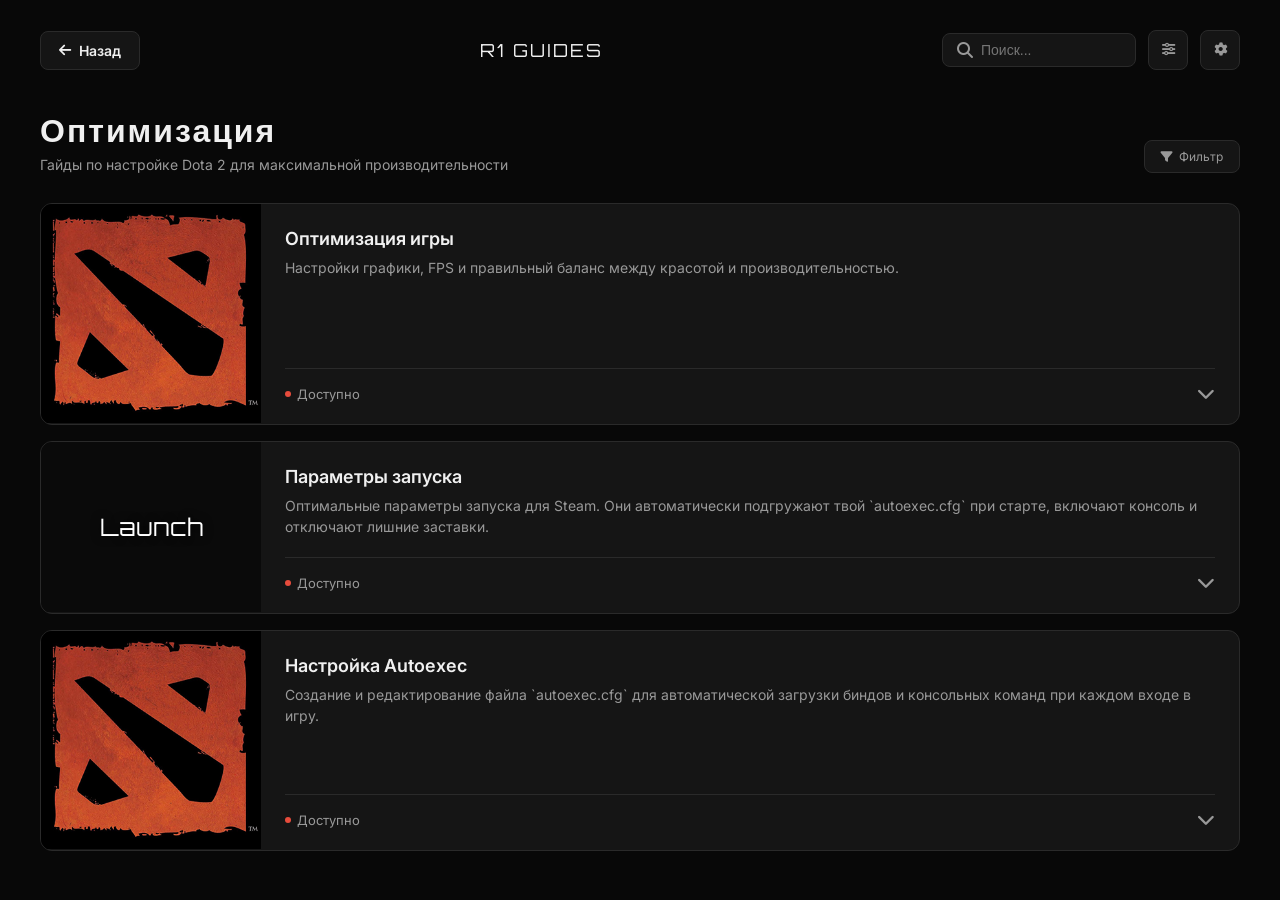
==== dota.html @ 6ef3692e "Update dota.html" ====
<!DOCTYPE html>
<html lang="ru">
<head>
    <meta charset="UTF-8">
    <meta name="viewport" content="width=device-width, initial-scale=1.0">
    <title>R1 — Dota 2 Guides</title>
    <link rel="preconnect" href="https://fonts.googleapis.com">
    <link rel="preconnect" href="https://fonts.gstatic.com" crossorigin>
    <link href="https://fonts.googleapis.com/css2?family=Inter:wght@300;400;500;600;700&family=Orbitron:wght@400;500;600;700;800;900&display=swap" rel="stylesheet">
    <link rel="stylesheet" href="https://cdnjs.cloudflare.com/ajax/libs/font-awesome/6.4.0/css/all.min.css">
    
    <style>
        /* ===== КРАСНО-ЧЕРНАЯ ТЕМА ===== */
        * { margin: 0; padding: 0; box-sizing: border-box; }
        :root {
            --bg-primary: #080808;
            --bg-card: #151515;
            --bg-card-hover: #1f1f1f;
            --border-color: #2a2a2a;
            --border-hover: #e74c3c; /* КРАСНЫЙ */
            --text-primary: #f0f0f0;
            --text-secondary: #999999;
            --accent: #e74c3c;
            --font-primary: 'Inter', sans-serif;
            --font-display: 'Orbitron', sans-serif;
        }

        body {
            font-family: var(--font-primary);
            background-color: var(--bg-primary);
            color: var(--text-primary);
            padding: 30px 40px;
            min-height: 100vh;
        }

        /* ===== ШАПКА СТРАНИЦЫ ===== */
        .page-header {
            display: flex;
            align-items: center;
            justify-content: space-between;
            margin-bottom: 40px;
        }

        .back-btn {
            display: flex; align-items: center; gap: 8px;
            color: var(--text-primary); text-decoration: none;
            font-size: 14px; font-weight: 600; transition: 0.3s;
            background: var(--bg-card); padding: 10px 18px;
            border-radius: 8px; border: 1px solid var(--border-color);
        }
        .back-btn:hover { border-color: var(--accent); color: var(--accent); }

        .header-title {
            font-family: var(--font-display);
            font-size: 18px; letter-spacing: 2px;
            text-transform: uppercase;
        }

        .header-actions {
            display: flex; gap: 12px; align-items: center;
        }

        .search-box {
            display: flex; align-items: center;
            background: var(--bg-card); border: 1px solid var(--border-color);
            border-radius: 8px; padding: 8px 14px;
        }
        .search-box input {
            background: transparent; border: none; outline: none;
            color: var(--text-primary); font-size: 14px; width: 140px;
        }
        .search-box i { color: var(--text-secondary); margin-right: 8px; }

        .header-btn {
            width: 40px; height: 40px; border-radius: 8px;
            background: var(--bg-card); border: 1px solid var(--border-color);
            display: flex; align-items: center; justify-content: center;
            color: var(--text-secondary); cursor: pointer; transition: 0.2s;
        }
        .header-btn:hover { border-color: var(--accent); color: var(--accent); }

        /* ===== ЗАГОЛОВОК СЕКЦИИ ===== */
        .section-hero {
            display: flex; justify-content: space-between; align-items: flex-end;
            margin-bottom: 30px;
        }
        .section-hero h1 {
            font-family: var(--font-display);
            font-size: 32px; letter-spacing: 2px; margin-bottom: 6px;
        }
        .section-hero p { color: var(--text-secondary); font-size: 14px; }
        .filter-btn {
            background: var(--bg-card); border: 1px solid var(--border-color);
            padding: 8px 16px; border-radius: 8px; color: var(--text-secondary);
            font-size: 12px; cursor: pointer; transition: 0.3s;
        }
        .filter-btn:hover { border-color: var(--accent); color: var(--accent); }

        /* ===== СПИСОК КАРТОЧЕК (АККОРДЕОН) ===== */
        .cards-list {
            display: flex;
            flex-direction: column;
            gap: 16px;
            width: 100%;
        }

        .card {
            display: flex;
            flex-direction: column;
            background: var(--bg-card);
            border: 1px solid var(--border-color);
            border-radius: 12px;
            overflow: hidden;
            transition: all 0.3s ease;
            cursor: pointer;
        }
        .card:hover { border-color: var(--border-hover); }

        .card-header {
            display: flex;
            width: 100%;
            flex-direction: row;
            padding: 0;
            position: relative;
            transition: all 0.3s ease;
        }

        .card-img-container {
            width: 220px;
            min-width: 220px;
            height: auto;
            position: relative;
            background: #111;
            display: flex;
            align-items: center;
            justify-content: center;
            overflow: hidden;
        }
        .card-img-container img {
            width: 100%;
            height: 100%;
            object-fit: cover;
        }
        .card-img-container .fallback-icon {
            font-size: 48px;
            color: var(--accent);
            opacity: 0.4;
        }

        .card-body {
            flex: 1;
            padding: 24px 24px 20px 24px;
            display: flex;
            flex-direction: column;
            justify-content: space-between;
        }

        .card-body .content h3 {
            font-size: 18px;
            font-weight: 600;
            color: var(--text-primary);
            margin-bottom: 8px;
        }
        .card-body .content p {
            font-size: 14px;
            color: var(--text-secondary);
            line-height: 1.5;
        }

        .card-footer {
            display: flex;
            justify-content: space-between;
            align-items: center;
            margin-top: 20px;
            border-top: 1px solid var(--border-color);
            padding-top: 16px;
        }
        .card-footer .status {
            font-size: 13px;
            color: var(--text-secondary);
            display: flex; align-items: center; gap: 6px;
        }
        .card-footer .status .dot {
            width: 6px; height: 6px;
            border-radius: 50%;
            background: var(--accent);
        }
        .card-footer .action-icon {
            color: var(--text-secondary);
            transition: 0.3s;
            font-size: 18px;
        }

        /* Скрытый контент */
        .card-dropdown {
            max-height: 0;
            overflow: hidden;
            transition: max-height 0.5s cubic-bezier(0.4, 0, 0.2, 1), padding 0.3s ease;
            padding: 0 24px;
            border-top: 1px solid transparent;
        }

        .card-dropdown-content {
            font-size: 14px;
            color: var(--text-secondary);
            line-height: 1.6;
            padding-bottom: 20px;
        }
        .card-dropdown-content b { color: var(--text-primary); }
        .card-dropdown-content .highlight { color: var(--accent); }

        .download-btn {
            display: inline-flex;
            align-items: center;
            gap: 10px;
            background: #1a1a1a;
            color: var(--text-primary);
            padding: 12px 24px;
            border: 1px solid var(--border-hover);
            border-radius: 8px;
            text-decoration: none;
            font-weight: 600;
            transition: 0.3s;
            margin-top: 15px;
            margin-bottom: 15px;
        }
        .download-btn:hover {
            background: var(--border-hover);
            color: #fff;
            transform: translateY(-2px);
            box-shadow: 0 4px 15px rgba(231, 76, 60, 0.3);
        }

        .card.open { border-color: var(--border-hover); box-shadow: 0 8px 30px rgba(231, 76, 60, 0.15); }
        .card.open .card-footer .action-icon { transform: rotate(180deg); color: var(--accent); }
        .card.open .card-dropdown {
            max-height: 800px;
            padding: 0 24px 10px 24px;
            border-top-color: var(--border-color);
        }

        @media (max-width: 900px) {
            .card-header { flex-direction: column; }
            .card-img-container { width: 100%; min-width: 100%; height: 160px; }
            .header-title { order: -1; width: 100%; text-align: center; margin-bottom: 10px; }
            .page-header { flex-wrap: wrap; gap: 10px; justify-content: center; }
            .section-hero { flex-direction: column; align-items: flex-start; gap: 10px; }
        }
        @media (max-width: 768px) {
            body { padding: 20px; }
            .header-actions { width: 100%; justify-content: space-between; flex-wrap: wrap; }
            .search-box input { width: 100px; }
        }
    </style>
</head>
<body>

    <div class="page-header">
        <a href="index.html" class="back-btn"><i class="fas fa-arrow-left"></i> Назад</a>
        <div class="header-title">R1 GUIDES</div>
        <div class="header-actions">
            <div class="search-box">
                <i class="fas fa-search"></i>
                <input type="text" placeholder="Поиск...">
            </div>
            <button class="header-btn"><i class="fas fa-sliders-h"></i></button>
            <button class="header-btn"><i class="fas fa-cog"></i></button>
        </div>
    </div>

    <div class="section-hero">
        <div>
            <h1>Оптимизация</h1>
            <p>Гайды по настройке Dota 2 для максимальной производительности</p>
        </div>
        <div class="filter-btn"><i class="fas fa-filter" style="margin-right: 6px;"></i>Фильтр</div>
    </div>

    <div class="cards-list">

        <!-- ===== КАРТОЧКА 1: Оптимизация игры (С ФОТО И ШУТКОЙ) ===== -->
        <div class="card" onclick="toggleCard(event, this)">
            <div class="card-header">
                <div class="card-img-container">
                    <img src="dota.jpg" alt="Optimization" onerror="this.style.display='none'; this.parentElement.innerHTML='&lt;i class=&quot;fas fa-sliders-h fallback-icon&quot;&gt;&lt;/i&gt;';">
                </div>
                <div class="card-body">
                    <div class="content">
                        <h3>Оптимизация игры</h3>
                        <p>Настройки графики, FPS и правильный баланс между красотой и производительностью.</p>
                    </div>
                    <div class="card-footer">
                        <div class="status"><span class="dot"></span> Доступно</div>
                        <i class="fas fa-chevron-down action-icon"></i>
                    </div>
                </div>
            </div>
            <div class="card-dropdown">
                <div class="card-dropdown-content">
                    <p style="margin-bottom: 15px;">
                        <span class="highlight">Золотая середина:</span> Выкручивать всё на максимум — для слабых ПК, а ставить на минимум — жертвовать глазами. 
                        <br>Вот максимально человечный пресет, который не превратит твой экран в слайд-шоу, а врагов — в пиксели.
                    </p>

                    <!-- Место для твоего скриншота -->
                    <div style="background: #0f0f0f; border: 1px solid var(--border-color); border-radius: 8px; padding: 10px; margin-bottom: 20px; text-align: center;">
                        <img src="dota_settings.jpg" alt="Настройки Dota 2" style="max-width: 100%; height: auto; border-radius: 4px;">
                        <div style="margin-top: 8px; font-size: 12px; color: var(--text-muted);">Идеальный баланс картинки и FPS для 90% игроков.</div>
                    </div>

                    <b>Шутка от R1:</b><br>
                    <span style="color: var(--text-secondary); font-style: italic;">
                        "Если после всех этих манипуляций FPS не вырос — проверь, не забился ли кулер твоего компа пылью. 
                        А если и там чисто, значит Dota 2 просто решила, что твой ПК пытается запустить Crysis 3. 
                        Вбей <span class="highlight">fps_max 0</span> и надейся на чудо."
                    </span>
                    <br><br>
                    <b>На всякий случай, команда для консоли:</b>
                    <div class="code-box">
                        <span>fps_max 0</span>
                        <button class="copy-btn" onclick="copyCode(event)">Копировать</button>
                    </div>
                </div>
            </div>
        </div>

        <!-- ===== КАРТОЧКА 2: Параметры запуска ===== -->
        <div class="card" onclick="toggleCard(event, this)">
            <div class="card-header">
                <div class="card-img-container" style="background: #0a0a0a; display: flex; justify-content: center; align-items: center;">
                    <div style="font-family: var(--font-display); font-size: 24px; color: #fff; text-shadow: 0 0 10px rgba(0,0,0,0.8);">Launch</div>
                </div>
                <div class="card-body">
                    <div class="content">
                        <h3>Параметры запуска</h3>
                        <p>Оптимальные параметры запуска для Steam. Они автоматически подгружают твой `autoexec.cfg` при старте, включают консоль и отключают лишние заставки.</p>
                    </div>
                    <div class="card-footer">
                        <div class="status"><span class="dot"></span> Доступно</div>
                        <i class="fas fa-chevron-down action-icon"></i>
                    </div>
                </div>
            </div>
            <div class="card-dropdown">
                <div class="card-dropdown-content">
                    <b>Как добавить параметры запуска в Steam:</b><br>
                    Зайди в библиотеку Steam -> ПКМ по Dota 2 -> Свойства -> <b>"Параметры запуска"</b>.<br>
                    Вставь туда эту строку (она сама подтянет твой конфиг и откроет консоль при старте):
                    <div class="code-box">
                        <span>
                        +exec autoexec.cfg -language russian -novr -dx11 -nohltv -noaafonts -processheap -noborder -novid -console -map dota -prewarm
                        </span>
                        <button class="copy-btn" onclick="copyCode(event)">Копировать</button>
                    </div>
                    <div style="margin-top: 15px;">
                        <b>Что делают ключевые команды:</b><br>
                        • <span class="highlight">+exec autoexec.cfg</span> — сразу выполняет скачанный тобой файл при запуске игры.<br>
                        • <span class="highlight">-console</span> — открывает консоль сразу при входе в игру.<br>
                        • <span class="highlight">-noborder</span> — запускает игру в безрамочном окне (меньше задержек).<br>
                        • <span class="highlight">-novid</span> и <span class="highlight">-nohltv</span> — отключают вступительные ролики и фоновую загрузку HLTV.
                    </div>
                </div>
            </div>
        </div>

        <!-- ===== КАРТОЧКА 3: Настройка Autoexec ===== -->
        <div class="card" onclick="toggleCard(event, this)">
            <div class="card-header">
                <div class="card-img-container">
                    <img src="dota.jpg" alt="Autoexec" onerror="this.style.display='none'; this.parentElement.innerHTML='&lt;i class=&quot;fas fa-file-code fallback-icon&quot;&gt;&lt;/i&gt;';">
                </div>
                <div class="card-body">
                    <div class="content">
                        <h3>Настройка Autoexec</h3>
                        <p>Создание и редактирование файла `autoexec.cfg` для автоматической загрузки биндов и консольных команд при каждом входе в игру.</p>
                    </div>
                    <div class="card-footer">
                        <div class="status"><span class="dot"></span> Доступно</div>
                        <i class="fas fa-chevron-down action-icon"></i>
                    </div>
                </div>
            </div>
            <div class="card-dropdown">
                <div class="card-dropdown-content">
                    <b>1. Где находится папка cfg:</b><br>
                    Открой папку с игрой по пути (внутри папки Steam):<br>
                    <span style="color: #888; font-size: 14px;">\dota 2 beta\game\dota\cfg</span><br><br>
                    
                    <b>2. Скачай готовый пресет:</b><br>
                    Нажми на кнопку ниже, чтобы скачать готовый файл `autoexec.cfg` с полным набором команд для максимального FPS и оптимизации.
                    <br>
                    <a href="autoexec.cfg" download class="download-btn">
                        <i class="fas fa-download"></i> Скачать autoexec.cfg
                    </a>
                    <br>

                    <b>3. Как заставить игру читать файл:</b><br>
                    Добавь в параметры запуска Steam команду: <span class="highlight">-autoexec</span> (но у нас в параметрах выше уже есть <span class="highlight">+exec autoexec.cfg</span>, это одно и то же).<br>
                    Или открой консоль в игре и введи: <span class="highlight">exec autoexec.cfg</span>
                </div>
            </div>
        </div>

    </div>

    <script>
        function toggleCard(event, element) {
            if (event.target.closest('.card-dropdown') || event.target.classList.contains('copy-btn')) {
                return;
            }
            element.classList.toggle('open');
        }

        function copyCode(event) {
            event.stopPropagation();
            const codeBox = event.target.parentElement;
            const codeSpan = codeBox.querySelector('span');
            const textToCopy = codeSpan.innerText;
            
            navigator.clipboard.writeText(textToCopy).then(() => {
                const btn = event.target;
                const originalText = btn.innerText;
                btn.innerText = "СКОПИРОВАНО!";
                btn.style.borderColor = "#e74c3c";
                btn.style.color = "#e74c3c";
                setTimeout(() => {
                    btn.innerText = originalText;
                    btn.style.borderColor = "#2a2a2a";
                    btn.style.color = "#999999";
                }, 2000);
            });
        }
    </script>
</body>
</html>
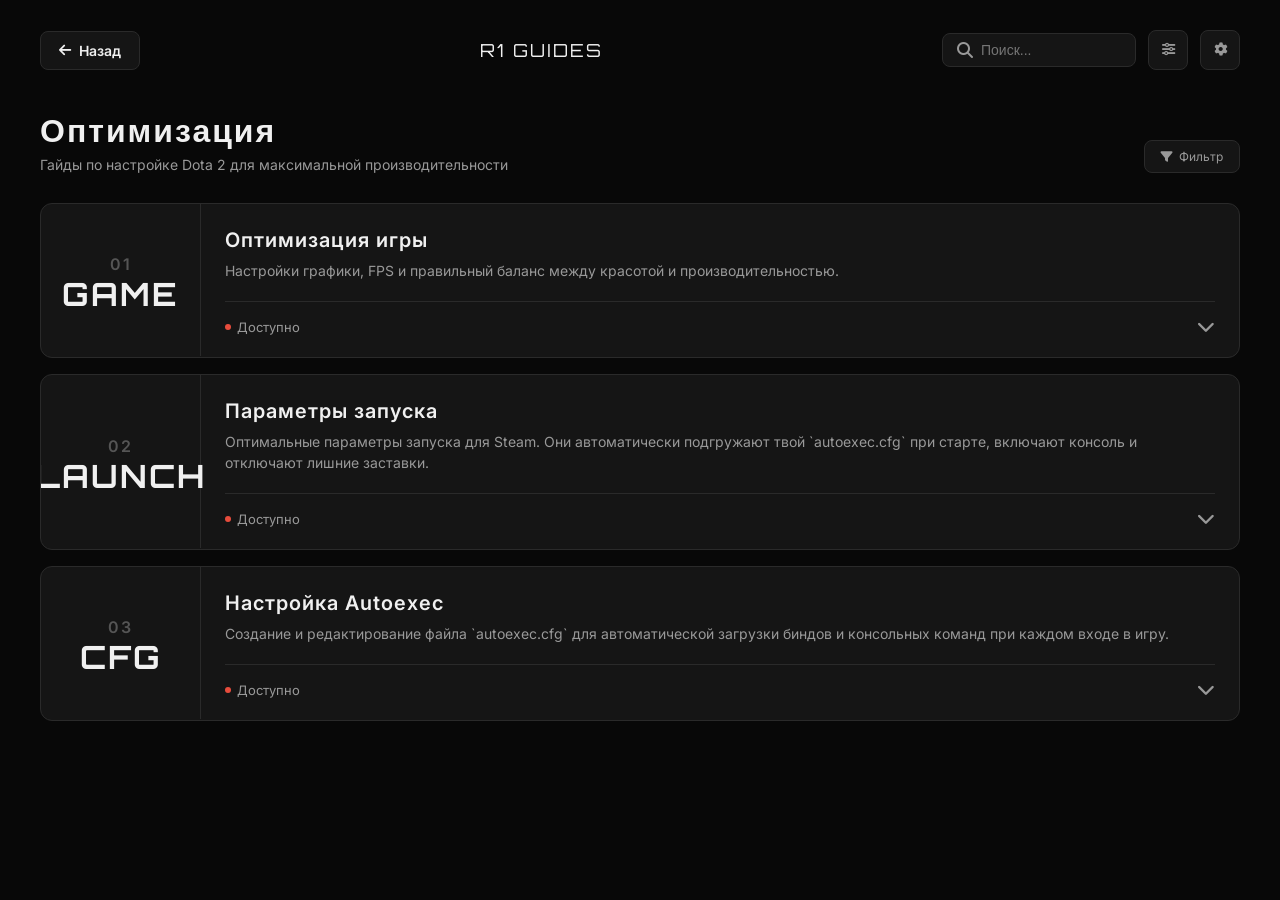
==== commit 852983fc: "Update dota.html" ====
--- a/dota.html
+++ b/dota.html
@@ -17,9 +17,10 @@
             --bg-card: #151515;
             --bg-card-hover: #1f1f1f;
             --border-color: #2a2a2a;
-            --border-hover: #e74c3c; /* КРАСНЫЙ */
+            --border-hover: #e74c3c;
             --text-primary: #f0f0f0;
             --text-secondary: #999999;
+            --text-muted: #555555;
             --accent: #e74c3c;
             --font-primary: 'Inter', sans-serif;
             --font-display: 'Orbitron', sans-serif;
@@ -96,7 +97,7 @@
         }
         .filter-btn:hover { border-color: var(--accent); color: var(--accent); }
 
-        /* ===== СПИСОК КАРТОЧЕК (АККОРДЕОН) ===== */
+        /* ===== ОБНОВЛЕННЫЙ СПИСОК (С НУМЕРАЦИЕЙ 01, 02, 03) ===== */
         .cards-list {
             display: flex;
             flex-direction: column;
@@ -116,57 +117,63 @@
         }
         .card:hover { border-color: var(--border-hover); }
 
+        /* Внутренняя структура: слева номер, справа текст */
         .card-header {
             display: flex;
             width: 100%;
-            flex-direction: row;
             padding: 0;
-            position: relative;
-            transition: all 0.3s ease;
-        }
-
-        .card-img-container {
-            width: 220px;
-            min-width: 220px;
-            height: auto;
-            position: relative;
-            background: #111;
-            display: flex;
+        }
+
+        /* Левая колонка с цифрами */
+        .card-number-col {
+            flex: 0 0 160px; /* Жесткая ширина колонки */
+            min-width: 120px;
+            padding: 24px 10px 20px;
+            display: flex;
+            flex-direction: column;
             align-items: center;
             justify-content: center;
-            overflow: hidden;
-        }
-        .card-img-container img {
-            width: 100%;
-            height: 100%;
-            object-fit: cover;
-        }
-        .card-img-container .fallback-icon {
-            font-size: 48px;
-            color: var(--accent);
-            opacity: 0.4;
-        }
-
-        .card-body {
+            border-right: 1px solid var(--border-color);
+        }
+        .card-number-small {
+            font-size: 16px;
+            color: var(--text-muted);
+            font-weight: 600;
+            margin-bottom: 4px;
+            letter-spacing: 2px;
+        }
+        .card-label-large {
+            font-family: var(--font-display);
+            font-size: 32px;
+            font-weight: 700;
+            color: var(--text-primary);
+            letter-spacing: 2px;
+            text-transform: uppercase;
+            line-height: 1;
+        }
+
+        /* Правая колонка с контентом */
+        .card-content-col {
             flex: 1;
             padding: 24px 24px 20px 24px;
             display: flex;
             flex-direction: column;
-            justify-content: space-between;
-        }
-
-        .card-body .content h3 {
-            font-size: 18px;
+        }
+
+        .card-content-col h3 {
+            font-size: 20px;
             font-weight: 600;
             color: var(--text-primary);
             margin-bottom: 8px;
-        }
-        .card-body .content p {
+            letter-spacing: 1px;
+        }
+        .card-content-col p {
             font-size: 14px;
             color: var(--text-secondary);
             line-height: 1.5;
         }
 
+        /* Подвал карточки (статус и стрелка) */
         .card-footer {
             display: flex;
             justify-content: space-between;
@@ -239,17 +246,36 @@
             border-top-color: var(--border-color);
         }
 
+        /* ===== АДАПТИВНОСТЬ ===== */
         @media (max-width: 900px) {
-            .card-header { flex-direction: column; }
-            .card-img-container { width: 100%; min-width: 100%; height: 160px; }
+            .page-header { flex-wrap: wrap; gap: 10px; justify-content: center; }
             .header-title { order: -1; width: 100%; text-align: center; margin-bottom: 10px; }
-            .page-header { flex-wrap: wrap; gap: 10px; justify-content: center; }
             .section-hero { flex-direction: column; align-items: flex-start; gap: 10px; }
-        }
-        @media (max-width: 768px) {
+            .card-number-col {
+                flex: 0 0 100px; /* Уменьшаем колонку на планшете */
+            }
+            .card-label-large { font-size: 24px; }
+        }
+
+        @media (max-width: 700px) {
             body { padding: 20px; }
             .header-actions { width: 100%; justify-content: space-between; flex-wrap: wrap; }
             .search-box input { width: 100px; }
+            
+            /* На телефоне колонка с цифрами переносится наверх */
+            .card-header { flex-direction: column; }
+            .card-number-col {
+                flex: auto;
+                width: 100%;
+                border-right: none;
+                border-bottom: 1px solid var(--border-color);
+                padding: 15px 15px 10px;
+                flex-direction: row;
+                gap: 12px;
+                justify-content: flex-start;
+            }
+            .card-number-small { font-size: 14px; margin: 0; }
+            .card-label-large { font-size: 20px; }
         }
     </style>
 </head>
@@ -278,17 +304,16 @@
 
     <div class="cards-list">
 
-        <!-- ===== КАРТОЧКА 1: Оптимизация игры (С ФОТО И ШУТКОЙ) ===== -->
+        <!-- ===== 01 GAME: Оптимизация игры ===== -->
         <div class="card" onclick="toggleCard(event, this)">
             <div class="card-header">
-                <div class="card-img-container">
-                    <img src="dota.jpg" alt="Optimization" onerror="this.style.display='none'; this.parentElement.innerHTML='&lt;i class=&quot;fas fa-sliders-h fallback-icon&quot;&gt;&lt;/i&gt;';">
-                </div>
-                <div class="card-body">
-                    <div class="content">
-                        <h3>Оптимизация игры</h3>
-                        <p>Настройки графики, FPS и правильный баланс между красотой и производительностью.</p>
-                    </div>
+                <div class="card-number-col">
+                    <div class="card-number-small">01</div>
+                    <div class="card-label-large">GAME</div>
+                </div>
+                <div class="card-content-col">
+                    <h3>Оптимизация игры</h3>
+                    <p>Настройки графики, FPS и правильный баланс между красотой и производительностью.</p>
                     <div class="card-footer">
                         <div class="status"><span class="dot"></span> Доступно</div>
                         <i class="fas fa-chevron-down action-icon"></i>
@@ -302,7 +327,6 @@
                         <br>Вот максимально человечный пресет, который не превратит твой экран в слайд-шоу, а врагов — в пиксели.
                     </p>
 
-                    <!-- Место для твоего скриншота -->
                     <div style="background: #0f0f0f; border: 1px solid var(--border-color); border-radius: 8px; padding: 10px; margin-bottom: 20px; text-align: center;">
                         <img src="dota_settings.jpg" alt="Настройки Dota 2" style="max-width: 100%; height: auto; border-radius: 4px;">
                         <div style="margin-top: 8px; font-size: 12px; color: var(--text-muted);">Идеальный баланс картинки и FPS для 90% игроков.</div>
@@ -316,25 +340,24 @@
                     </span>
                     <br><br>
                     <b>На всякий случай, команда для консоли:</b>
-                    <div class="code-box">
+                    <div class="code-box" style="background: #0e0e0e; border: 1px solid var(--border-color); padding: 15px; margin: 15px 0; display: flex; justify-content: space-between; align-items: center;">
                         <span>fps_max 0</span>
-                        <button class="copy-btn" onclick="copyCode(event)">Копировать</button>
+                        <button class="copy-btn" style="background: transparent; border: 1px solid var(--border-color); color: var(--text-secondary); padding: 4px 12px; cursor: pointer; font-size: 11px; transition: 0.2s; text-transform: uppercase;" onclick="copyCode(event)">Копировать</button>
                     </div>
                 </div>
             </div>
         </div>
 
-        <!-- ===== КАРТОЧКА 2: Параметры запуска ===== -->
+        <!-- ===== 02 LAUNCH: Параметры запуска ===== -->
         <div class="card" onclick="toggleCard(event, this)">
             <div class="card-header">
-                <div class="card-img-container" style="background: #0a0a0a; display: flex; justify-content: center; align-items: center;">
-                    <div style="font-family: var(--font-display); font-size: 24px; color: #fff; text-shadow: 0 0 10px rgba(0,0,0,0.8);">Launch</div>
-                </div>
-                <div class="card-body">
-                    <div class="content">
-                        <h3>Параметры запуска</h3>
-                        <p>Оптимальные параметры запуска для Steam. Они автоматически подгружают твой `autoexec.cfg` при старте, включают консоль и отключают лишние заставки.</p>
-                    </div>
+                <div class="card-number-col">
+                    <div class="card-number-small">02</div>
+                    <div class="card-label-large">LAUNCH</div>
+                </div>
+                <div class="card-content-col">
+                    <h3>Параметры запуска</h3>
+                    <p>Оптимальные параметры запуска для Steam. Они автоматически подгружают твой `autoexec.cfg` при старте, включают консоль и отключают лишние заставки.</p>
                     <div class="card-footer">
                         <div class="status"><span class="dot"></span> Доступно</div>
                         <i class="fas fa-chevron-down action-icon"></i>
@@ -345,35 +368,31 @@
                 <div class="card-dropdown-content">
                     <b>Как добавить параметры запуска в Steam:</b><br>
                     Зайди в библиотеку Steam -> ПКМ по Dota 2 -> Свойства -> <b>"Параметры запуска"</b>.<br>
-                    Вставь туда эту строку (она сама подтянет твой конфиг и откроет консоль при старте):
-                    <div class="code-box">
-                        <span>
-                        +exec autoexec.cfg -language russian -novr -dx11 -nohltv -noaafonts -processheap -noborder -novid -console -map dota -prewarm
-                        </span>
-                        <button class="copy-btn" onclick="copyCode(event)">Копировать</button>
+                    Вставь туда эту строку:
+                    <div class="code-box" style="background: #0e0e0e; border: 1px solid var(--border-color); padding: 15px; margin: 15px 0; display: flex; justify-content: space-between; align-items: center;">
+                        <span>+exec autoexec.cfg -language russian -novr -dx11 -nohltv -noaafonts -processheap -noborder -novid -console -map dota -prewarm</span>
+                        <button class="copy-btn" style="background: transparent; border: 1px solid var(--border-color); color: var(--text-secondary); padding: 4px 12px; cursor: pointer; font-size: 11px; transition: 0.2s; text-transform: uppercase;" onclick="copyCode(event)">Копировать</button>
                     </div>
                     <div style="margin-top: 15px;">
-                        <b>Что делают ключевые команды:</b><br>
-                        • <span class="highlight">+exec autoexec.cfg</span> — сразу выполняет скачанный тобой файл при запуске игры.<br>
+                        <b>Ключевые команды:</b><br>
+                        • <span class="highlight">+exec autoexec.cfg</span> — выполняет твой файл при старте игры.<br>
                         • <span class="highlight">-console</span> — открывает консоль сразу при входе в игру.<br>
-                        • <span class="highlight">-noborder</span> — запускает игру в безрамочном окне (меньше задержек).<br>
-                        • <span class="highlight">-novid</span> и <span class="highlight">-nohltv</span> — отключают вступительные ролики и фоновую загрузку HLTV.
+                        • <span class="highlight">-noborder</span> — запускает игру в безрамочном окне (меньше задержек).
                     </div>
                 </div>
             </div>
         </div>
 
-        <!-- ===== КАРТОЧКА 3: Настройка Autoexec ===== -->
+        <!-- ===== 03 CFG: Настройка Autoexec ===== -->
         <div class="card" onclick="toggleCard(event, this)">
             <div class="card-header">
-                <div class="card-img-container">
-                    <img src="dota.jpg" alt="Autoexec" onerror="this.style.display='none'; this.parentElement.innerHTML='&lt;i class=&quot;fas fa-file-code fallback-icon&quot;&gt;&lt;/i&gt;';">
-                </div>
-                <div class="card-body">
-                    <div class="content">
-                        <h3>Настройка Autoexec</h3>
-                        <p>Создание и редактирование файла `autoexec.cfg` для автоматической загрузки биндов и консольных команд при каждом входе в игру.</p>
-                    </div>
+                <div class="card-number-col">
+                    <div class="card-number-small">03</div>
+                    <div class="card-label-large">CFG</div>
+                </div>
+                <div class="card-content-col">
+                    <h3>Настройка Autoexec</h3>
+                    <p>Создание и редактирование файла `autoexec.cfg` для автоматической загрузки биндов и консольных команд при каждом входе в игру.</p>
                     <div class="card-footer">
                         <div class="status"><span class="dot"></span> Доступно</div>
                         <i class="fas fa-chevron-down action-icon"></i>
@@ -387,7 +406,7 @@
                     <span style="color: #888; font-size: 14px;">\dota 2 beta\game\dota\cfg</span><br><br>
                     
                     <b>2. Скачай готовый пресет:</b><br>
-                    Нажми на кнопку ниже, чтобы скачать готовый файл `autoexec.cfg` с полным набором команд для максимального FPS и оптимизации.
+                    Нажми на кнопку ниже, чтобы скачать готовый файл `autoexec.cfg` с полным набором команд.
                     <br>
                     <a href="autoexec.cfg" download class="download-btn">
                         <i class="fas fa-download"></i> Скачать autoexec.cfg
@@ -395,7 +414,7 @@
                     <br>
 
                     <b>3. Как заставить игру читать файл:</b><br>
-                    Добавь в параметры запуска Steam команду: <span class="highlight">-autoexec</span> (но у нас в параметрах выше уже есть <span class="highlight">+exec autoexec.cfg</span>, это одно и то же).<br>
+                    Добавь в параметры запуска Steam команду: <span class="highlight">-autoexec</span> (но у нас в параметрах выше уже есть <span class="highlight">+exec autoexec.cfg</span>).<br>
                     Или открой консоль в игре и введи: <span class="highlight">exec autoexec.cfg</span>
                 </div>
             </div>
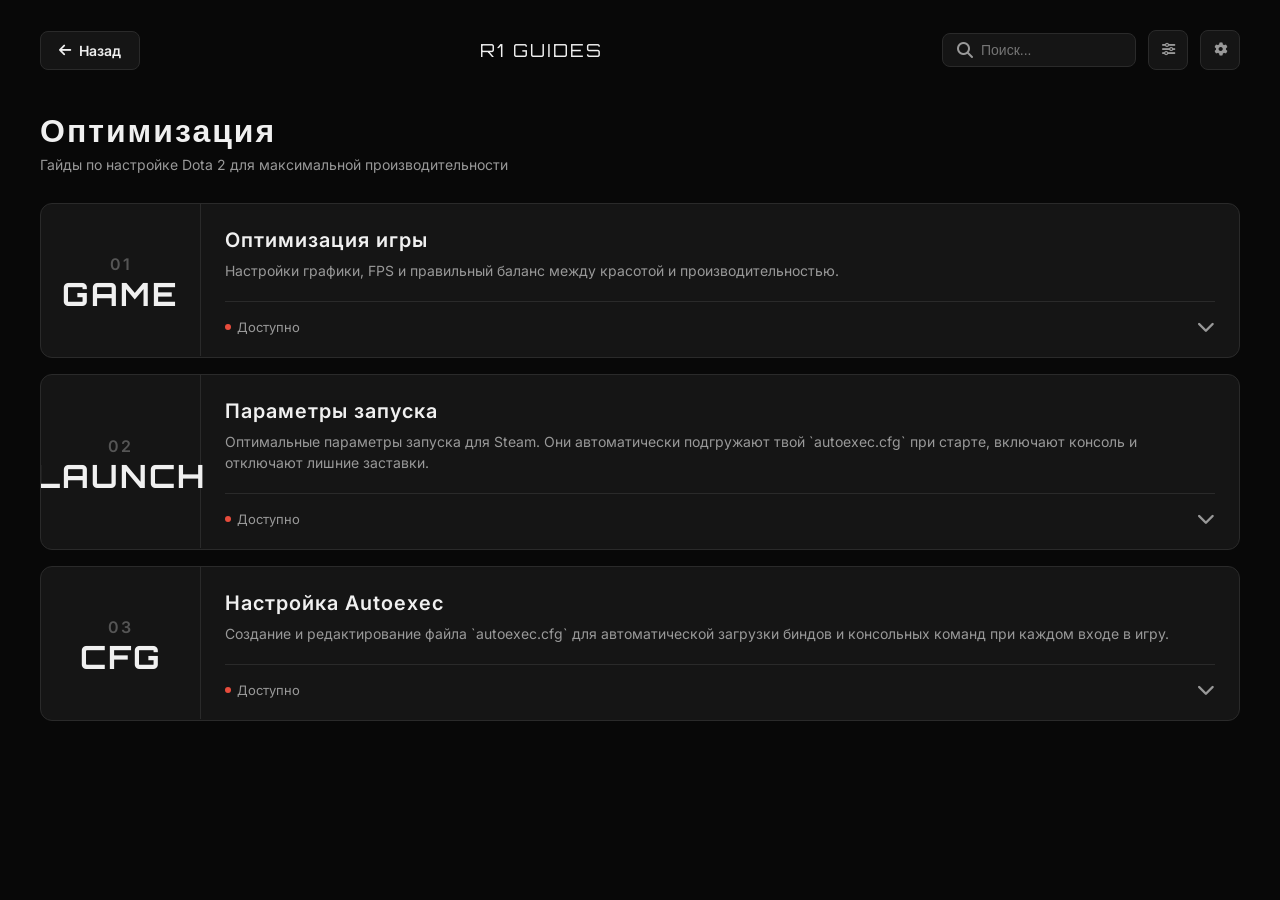
==== commit e507da36: "Update dota.html" ====
--- a/dota.html
+++ b/dota.html
@@ -80,9 +80,11 @@
         }
         .header-btn:hover { border-color: var(--accent); color: var(--accent); }
 
-        /* ===== ЗАГОЛОВОК СЕКЦИИ ===== */
+        /* ===== ЗАГОЛОВОК СЕКЦИИ (УБРАН ФИЛЬТР) ===== */
         .section-hero {
-            display: flex; justify-content: space-between; align-items: flex-end;
+            display: flex;
+            flex-direction: column;
+            align-items: flex-start;
             margin-bottom: 30px;
         }
         .section-hero h1 {
@@ -90,12 +92,6 @@
             font-size: 32px; letter-spacing: 2px; margin-bottom: 6px;
         }
         .section-hero p { color: var(--text-secondary); font-size: 14px; }
-        .filter-btn {
-            background: var(--bg-card); border: 1px solid var(--border-color);
-            padding: 8px 16px; border-radius: 8px; color: var(--text-secondary);
-            font-size: 12px; cursor: pointer; transition: 0.3s;
-        }
-        .filter-btn:hover { border-color: var(--accent); color: var(--accent); }
 
         /* ===== ОБНОВЛЕННЫЙ СПИСОК (С НУМЕРАЦИЕЙ 01, 02, 03) ===== */
         .cards-list {
@@ -117,16 +113,14 @@
         }
         .card:hover { border-color: var(--border-hover); }
 
-        /* Внутренняя структура: слева номер, справа текст */
         .card-header {
             display: flex;
             width: 100%;
             padding: 0;
         }
 
-        /* Левая колонка с цифрами */
         .card-number-col {
-            flex: 0 0 160px; /* Жесткая ширина колонки */
+            flex: 0 0 160px;
             min-width: 120px;
             padding: 24px 10px 20px;
             display: flex;
@@ -152,7 +146,6 @@
             line-height: 1;
         }
 
-        /* Правая колонка с контентом */
         .card-content-col {
             flex: 1;
             padding: 24px 24px 20px 24px;
@@ -173,7 +166,6 @@
             line-height: 1.5;
         }
 
-        /* Подвал карточки (статус и стрелка) */
         .card-footer {
             display: flex;
             justify-content: space-between;
@@ -198,7 +190,6 @@
             font-size: 18px;
         }
 
-        /* Скрытый контент */
         .card-dropdown {
             max-height: 0;
             overflow: hidden;
@@ -246,14 +237,11 @@
             border-top-color: var(--border-color);
         }
 
-        /* ===== АДАПТИВНОСТЬ ===== */
         @media (max-width: 900px) {
             .page-header { flex-wrap: wrap; gap: 10px; justify-content: center; }
             .header-title { order: -1; width: 100%; text-align: center; margin-bottom: 10px; }
             .section-hero { flex-direction: column; align-items: flex-start; gap: 10px; }
-            .card-number-col {
-                flex: 0 0 100px; /* Уменьшаем колонку на планшете */
-            }
+            .card-number-col { flex: 0 0 100px; }
             .card-label-large { font-size: 24px; }
         }
 
@@ -262,7 +250,6 @@
             .header-actions { width: 100%; justify-content: space-between; flex-wrap: wrap; }
             .search-box input { width: 100px; }
             
-            /* На телефоне колонка с цифрами переносится наверх */
             .card-header { flex-direction: column; }
             .card-number-col {
                 flex: auto;
@@ -299,7 +286,6 @@
             <h1>Оптимизация</h1>
             <p>Гайды по настройке Dota 2 для максимальной производительности</p>
         </div>
-        <div class="filter-btn"><i class="fas fa-filter" style="margin-right: 6px;"></i>Фильтр</div>
     </div>
 
     <div class="cards-list">
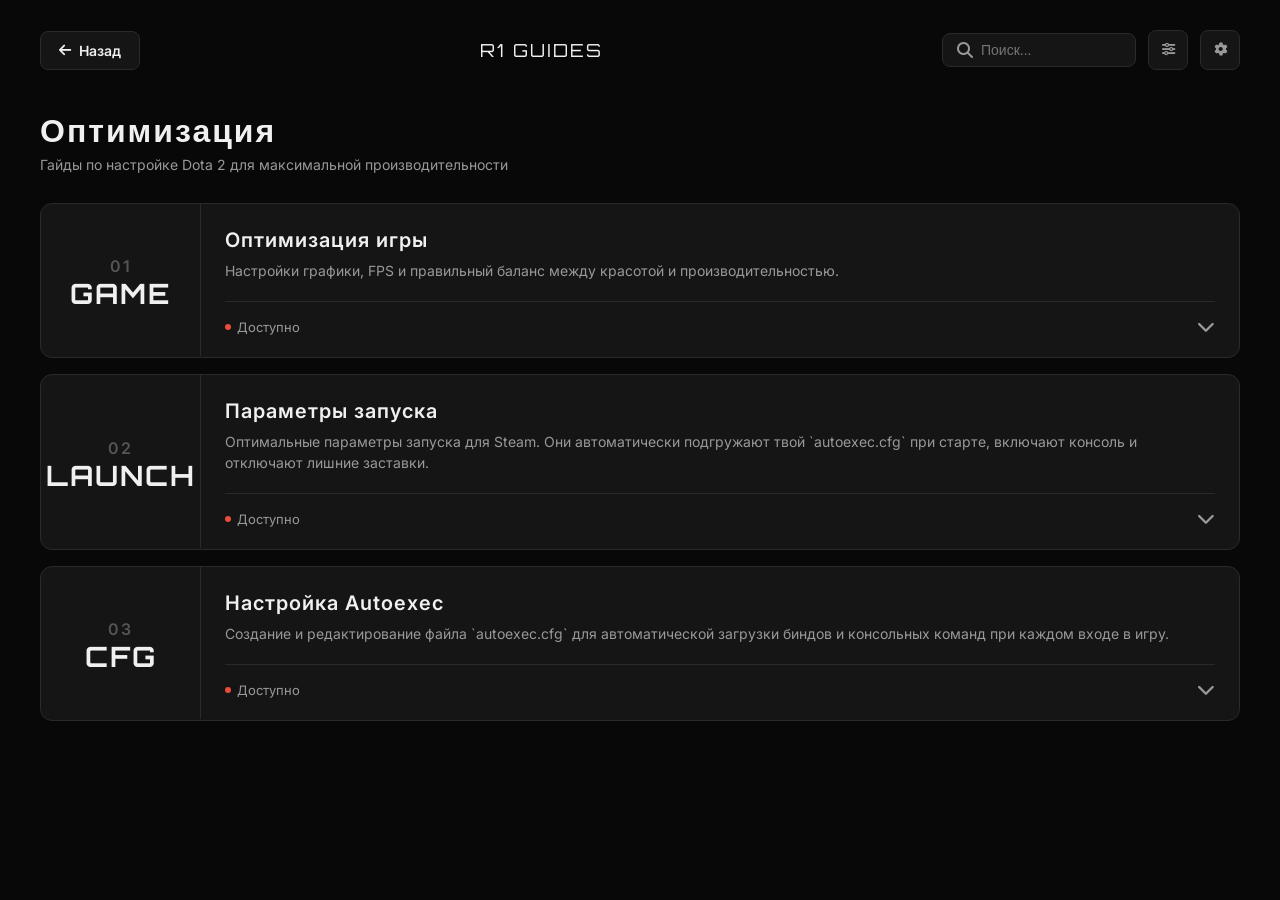
==== commit 5d23953a: "Update dota.html" ====
--- a/dota.html
+++ b/dota.html
@@ -136,9 +136,11 @@
             margin-bottom: 4px;
             letter-spacing: 2px;
         }
+        
+        /* ===== УМЕНЬШИЛИ РАЗМЕР ИКОНОК ===== */
         .card-label-large {
             font-family: var(--font-display);
-            font-size: 32px;
+            font-size: 28px; /* Было 32px, уменьшили до 28px */
             font-weight: 700;
             color: var(--text-primary);
             letter-spacing: 2px;
@@ -242,7 +244,7 @@
             .header-title { order: -1; width: 100%; text-align: center; margin-bottom: 10px; }
             .section-hero { flex-direction: column; align-items: flex-start; gap: 10px; }
             .card-number-col { flex: 0 0 100px; }
-            .card-label-large { font-size: 24px; }
+            .card-label-large { font-size: 20px; } /* Было 24px */
         }
 
         @media (max-width: 700px) {
@@ -262,7 +264,7 @@
                 justify-content: flex-start;
             }
             .card-number-small { font-size: 14px; margin: 0; }
-            .card-label-large { font-size: 20px; }
+            .card-label-large { font-size: 18px; } /* Было 20px */
         }
     </style>
 </head>
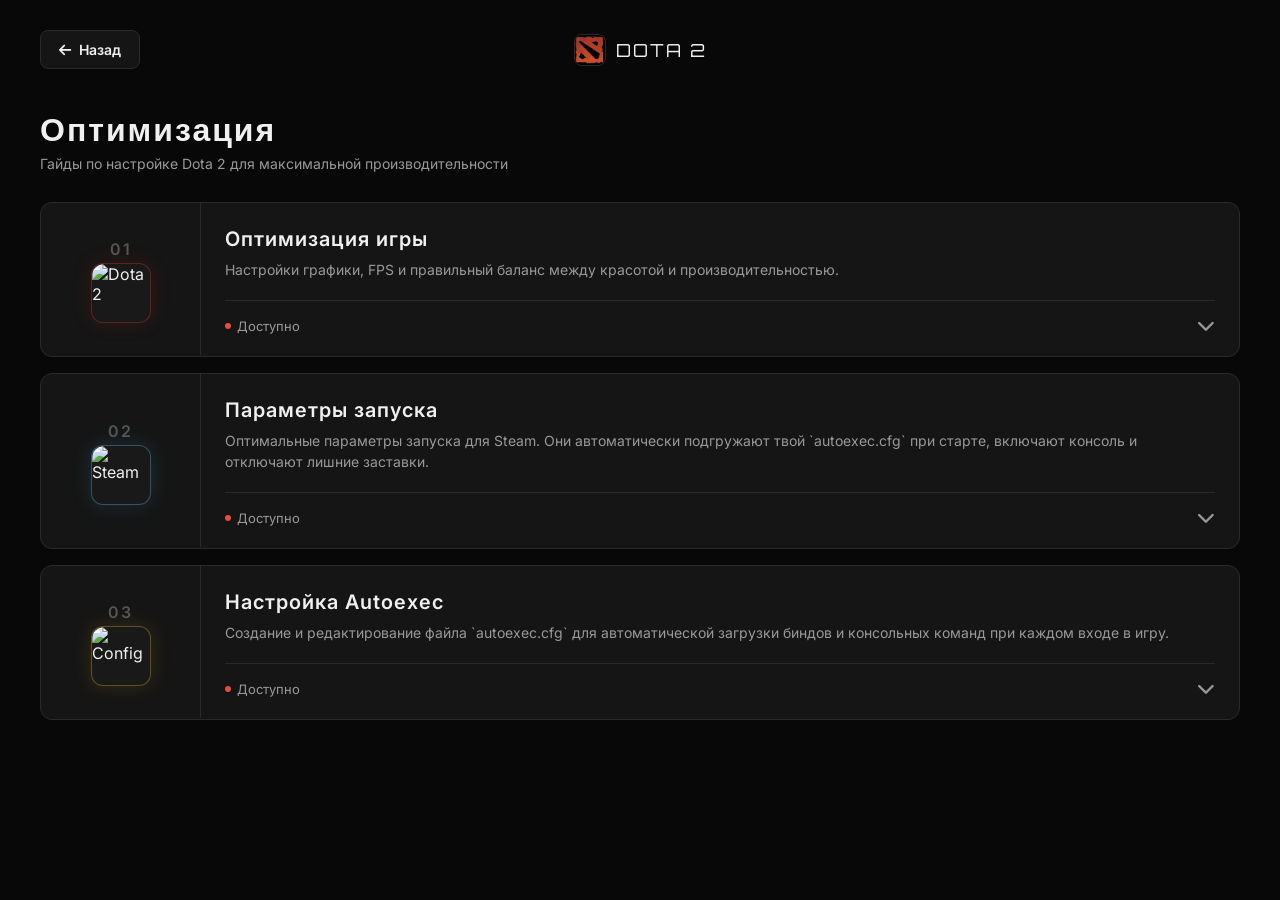
==== commit a5e3f798: "Update dota.html" ====
--- a/dota.html
+++ b/dota.html
@@ -36,11 +36,13 @@
 
         /* ===== ШАПКА СТРАНИЦЫ ===== */
         .page-header {
-            display: flex;
+            display: grid;
+            grid-template-columns: 1fr auto 1fr;
             align-items: center;
-            justify-content: space-between;
             margin-bottom: 40px;
         }
+        .page-header .back-btn { justify-self: start; }
+        .page-header .header-title { justify-self: center; }
 
         .back-btn {
             display: flex; align-items: center; gap: 8px;
@@ -52,9 +54,14 @@
         .back-btn:hover { border-color: var(--accent); color: var(--accent); }
 
         .header-title {
+            display: flex; align-items: center; gap: 10px;
             font-family: var(--font-display);
             font-size: 18px; letter-spacing: 2px;
             text-transform: uppercase;
+        }
+        .header-title img {
+            width: 32px; height: 32px; border-radius: 8px;
+            object-fit: cover; border: 1px solid var(--border-color);
         }
 
         .header-actions {
@@ -80,7 +87,7 @@
         }
         .header-btn:hover { border-color: var(--accent); color: var(--accent); }
 
-        /* ===== ЗАГОЛОВОК СЕКЦИИ (УБРАН ФИЛЬТР) ===== */
+        /* ===== ЗАГОЛОВОК СЕКЦИИ ===== */
         .section-hero {
             display: flex;
             flex-direction: column;
@@ -93,7 +100,7 @@
         }
         .section-hero p { color: var(--text-secondary); font-size: 14px; }
 
-        /* ===== ОБНОВЛЕННЫЙ СПИСОК (С НУМЕРАЦИЕЙ 01, 02, 03) ===== */
+        /* ===== СПИСОК КАРТОЧЕК ===== */
         .cards-list {
             display: flex;
             flex-direction: column;
@@ -137,16 +144,39 @@
             letter-spacing: 2px;
         }
         
-        /* ===== УМЕНЬШИЛИ РАЗМЕР ИКОНОК ===== */
         .card-label-large {
             font-family: var(--font-display);
-            font-size: 28px; /* Было 32px, уменьшили до 28px */
+            font-size: 28px;
             font-weight: 700;
             color: var(--text-primary);
             letter-spacing: 2px;
             text-transform: uppercase;
             line-height: 1;
         }
+        .card-label-icon {
+            width: 60px; height: 60px;
+            display: flex; align-items: center; justify-content: center;
+            border-radius: 12px; border: 1px solid var(--border-color);
+            background: rgba(255,255,255,0.02);
+            transition: all 0.3s ease;
+        }
+        .card-label-icon img { width: 100%; height: 100%; object-fit: cover; border-radius: 12px; }
+        .card-label-icon i { font-size: 28px; color: var(--text-primary); }
+
+        .card-label-icon.icon-dota {
+            border-color: rgba(227, 55, 39, 0.35);
+            box-shadow: 0 0 20px rgba(227, 55, 39, 0.15);
+        }
+        .card-label-icon.icon-steam {
+            border-color: rgba(102, 192, 244, 0.35);
+            box-shadow: 0 0 20px rgba(102, 192, 244, 0.15);
+        }
+        .card-label-icon.icon-steam i { color: #66c0f4; }
+        .card-label-icon.icon-cfg {
+            border-color: rgba(240, 180, 41, 0.35);
+            box-shadow: 0 0 20px rgba(240, 180, 41, 0.15);
+        }
+        .card-label-icon.icon-cfg i { color: #f0b429; }
 
         .card-content-col {
             flex: 1;
@@ -231,6 +261,31 @@
             box-shadow: 0 4px 15px rgba(231, 76, 60, 0.3);
         }
 
+        .code-box {
+            background: #0e0e0e;
+            border: 1px solid var(--border-color);
+            padding: 15px;
+            margin: 15px 0;
+            display: flex;
+            justify-content: space-between;
+            align-items: center;
+        }
+
+        .copy-btn {
+            background: transparent;
+            border: 1px solid var(--border-color);
+            color: var(--text-secondary);
+            padding: 4px 12px;
+            cursor: pointer;
+            font-size: 11px;
+            transition: 0.2s;
+            text-transform: uppercase;
+        }
+        .copy-btn:hover {
+            border-color: var(--accent);
+            color: var(--accent);
+        }
+
         .card.open { border-color: var(--border-hover); box-shadow: 0 8px 30px rgba(231, 76, 60, 0.15); }
         .card.open .card-footer .action-icon { transform: rotate(180deg); color: var(--accent); }
         .card.open .card-dropdown {
@@ -244,7 +299,7 @@
             .header-title { order: -1; width: 100%; text-align: center; margin-bottom: 10px; }
             .section-hero { flex-direction: column; align-items: flex-start; gap: 10px; }
             .card-number-col { flex: 0 0 100px; }
-            .card-label-large { font-size: 20px; } /* Было 24px */
+            .card-label-large { font-size: 20px; }
         }
 
         @media (max-width: 700px) {
@@ -264,7 +319,7 @@
                 justify-content: flex-start;
             }
             .card-number-small { font-size: 14px; margin: 0; }
-            .card-label-large { font-size: 18px; } /* Было 20px */
+            .card-label-large { font-size: 18px; }
         }
     </style>
 </head>
@@ -272,15 +327,7 @@
 
     <div class="page-header">
         <a href="index.html" class="back-btn"><i class="fas fa-arrow-left"></i> Назад</a>
-        <div class="header-title">R1 GUIDES</div>
-        <div class="header-actions">
-            <div class="search-box">
-                <i class="fas fa-search"></i>
-                <input type="text" placeholder="Поиск...">
-            </div>
-            <button class="header-btn"><i class="fas fa-sliders-h"></i></button>
-            <button class="header-btn"><i class="fas fa-cog"></i></button>
-        </div>
+        <div class="header-title"><img src="dota.jpg" alt="Dota 2"> DOTA 2</div>
     </div>
 
     <div class="section-hero">
@@ -297,7 +344,7 @@
             <div class="card-header">
                 <div class="card-number-col">
                     <div class="card-number-small">01</div>
-                    <div class="card-label-large">GAME</div>
+                    <div class="card-label-icon icon-dota"><img src="dota2.png" alt="Dota 2"></div>
                 </div>
                 <div class="card-content-col">
                     <h3>Оптимизация игры</h3>
@@ -311,27 +358,19 @@
             <div class="card-dropdown">
                 <div class="card-dropdown-content">
                     <p style="margin-bottom: 15px;">
-                        <span class="highlight">Золотая середина:</span> Выкручивать всё на максимум — для слабых ПК, а ставить на минимум — жертвовать глазами. 
-                        <br>Вот максимально человечный пресет, который не превратит твой экран в слайд-шоу, а врагов — в пиксели.
+                        Данный пресет не является универсальным, но подходит многим пользователям.
                     </p>
 
                     <div style="background: #0f0f0f; border: 1px solid var(--border-color); border-radius: 8px; padding: 10px; margin-bottom: 20px; text-align: center;">
                         <img src="dota_settings.jpg" alt="Настройки Dota 2" style="max-width: 100%; height: auto; border-radius: 4px;">
-                        <div style="margin-top: 8px; font-size: 12px; color: var(--text-muted);">Идеальный баланс картинки и FPS для 90% игроков.</div>
-                    </div>
-
-                    <b>Шутка от R1:</b><br>
-                    <span style="color: var(--text-secondary); font-style: italic;">
-                        "Если после всех этих манипуляций FPS не вырос — проверь, не забился ли кулер твоего компа пылью. 
-                        А если и там чисто, значит Dota 2 просто решила, что твой ПК пытается запустить Crysis 3. 
-                        Вбей <span class="highlight">fps_max 0</span> и надейся на чудо."
-                    </span>
-                    <br><br>
-                    <b>На всякий случай, команда для консоли:</b>
-                    <div class="code-box" style="background: #0e0e0e; border: 1px solid var(--border-color); padding: 15px; margin: 15px 0; display: flex; justify-content: space-between; align-items: center;">
-                        <span>fps_max 0</span>
-                        <button class="copy-btn" style="background: transparent; border: 1px solid var(--border-color); color: var(--text-secondary); padding: 4px 12px; cursor: pointer; font-size: 11px; transition: 0.2s; text-transform: uppercase;" onclick="copyCode(event)">Копировать</button>
-                    </div>
+                        <div style="margin-top: 8px; font-size: 12px; color: var(--text-muted);">Пример настроек для баланса картинки и FPS.</div>
+                    </div>
+
+                    <div style="background: rgba(231, 76, 60, 0.05); border-left: 3px solid var(--accent); padding: 12px 16px; margin: 15px 0; border-radius: 0 6px 6px 0;">
+                        <strong style="color: var(--text-primary);">Если у тебя AMD:</strong><br>
+                        <span style="color: var(--text-secondary);">Попробуй включить Vulkan — первые несколько запусков возможны кратковременные фризы, пока компилируются шейдеры, это нормально и проходит само.</span>
+                    </div>
+
                 </div>
             </div>
         </div>
@@ -341,7 +380,7 @@
             <div class="card-header">
                 <div class="card-number-col">
                     <div class="card-number-small">02</div>
-                    <div class="card-label-large">LAUNCH</div>
+                    <div class="card-label-icon icon-steam"><img src="steam.png" alt="Steam"></div>
                 </div>
                 <div class="card-content-col">
                     <h3>Параметры запуска</h3>
@@ -357,15 +396,15 @@
                     <b>Как добавить параметры запуска в Steam:</b><br>
                     Зайди в библиотеку Steam -> ПКМ по Dota 2 -> Свойства -> <b>"Параметры запуска"</b>.<br>
                     Вставь туда эту строку:
-                    <div class="code-box" style="background: #0e0e0e; border: 1px solid var(--border-color); padding: 15px; margin: 15px 0; display: flex; justify-content: space-between; align-items: center;">
+                    <div class="code-box">
                         <span>+exec autoexec.cfg -language russian -novr -dx11 -nohltv -noaafonts -processheap -noborder -novid -console -map dota -prewarm</span>
-                        <button class="copy-btn" style="background: transparent; border: 1px solid var(--border-color); color: var(--text-secondary); padding: 4px 12px; cursor: pointer; font-size: 11px; transition: 0.2s; text-transform: uppercase;" onclick="copyCode(event)">Копировать</button>
+                        <button class="copy-btn" onclick="copyCode(event)">Копировать</button>
                     </div>
                     <div style="margin-top: 15px;">
                         <b>Ключевые команды:</b><br>
                         • <span class="highlight">+exec autoexec.cfg</span> — выполняет твой файл при старте игры.<br>
                         • <span class="highlight">-console</span> — открывает консоль сразу при входе в игру.<br>
-                        • <span class="highlight">-noborder</span> — запускает игру в безрамочном окне (меньше задержек).
+                        • <span class="highlight">-noborder</span> — запускает игру в безрамочном окне (быстрый alt-tab без сворачивания игры).
                     </div>
                 </div>
             </div>
@@ -376,7 +415,7 @@
             <div class="card-header">
                 <div class="card-number-col">
                     <div class="card-number-small">03</div>
-                    <div class="card-label-large">CFG</div>
+                    <div class="card-label-icon icon-cfg"><img src="dock.png" alt="Config"></div>
                 </div>
                 <div class="card-content-col">
                     <h3>Настройка Autoexec</h3>
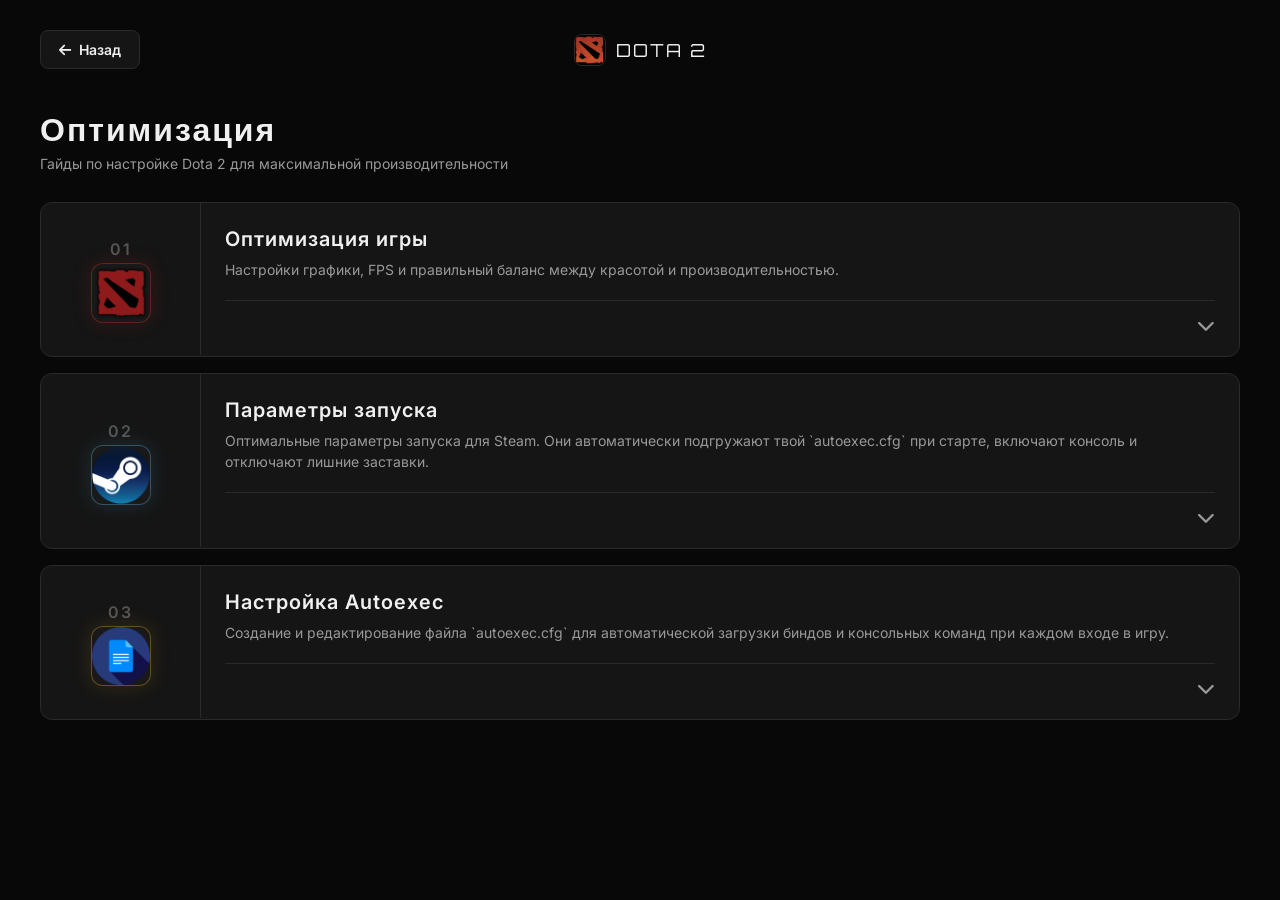
==== commit 18bd4575: "Update dota.html" ====
--- a/dota.html
+++ b/dota.html
@@ -200,7 +200,7 @@
 
         .card-footer {
             display: flex;
-            justify-content: space-between;
+            justify-content: flex-end;
             align-items: center;
             margin-top: 20px;
             border-top: 1px solid var(--border-color);
@@ -350,7 +350,6 @@
                     <h3>Оптимизация игры</h3>
                     <p>Настройки графики, FPS и правильный баланс между красотой и производительностью.</p>
                     <div class="card-footer">
-                        <div class="status"><span class="dot"></span> Доступно</div>
                         <i class="fas fa-chevron-down action-icon"></i>
                     </div>
                 </div>
@@ -386,7 +385,6 @@
                     <h3>Параметры запуска</h3>
                     <p>Оптимальные параметры запуска для Steam. Они автоматически подгружают твой `autoexec.cfg` при старте, включают консоль и отключают лишние заставки.</p>
                     <div class="card-footer">
-                        <div class="status"><span class="dot"></span> Доступно</div>
                         <i class="fas fa-chevron-down action-icon"></i>
                     </div>
                 </div>
@@ -421,7 +419,6 @@
                     <h3>Настройка Autoexec</h3>
                     <p>Создание и редактирование файла `autoexec.cfg` для автоматической загрузки биндов и консольных команд при каждом входе в игру.</p>
                     <div class="card-footer">
-                        <div class="status"><span class="dot"></span> Доступно</div>
                         <i class="fas fa-chevron-down action-icon"></i>
                     </div>
                 </div>
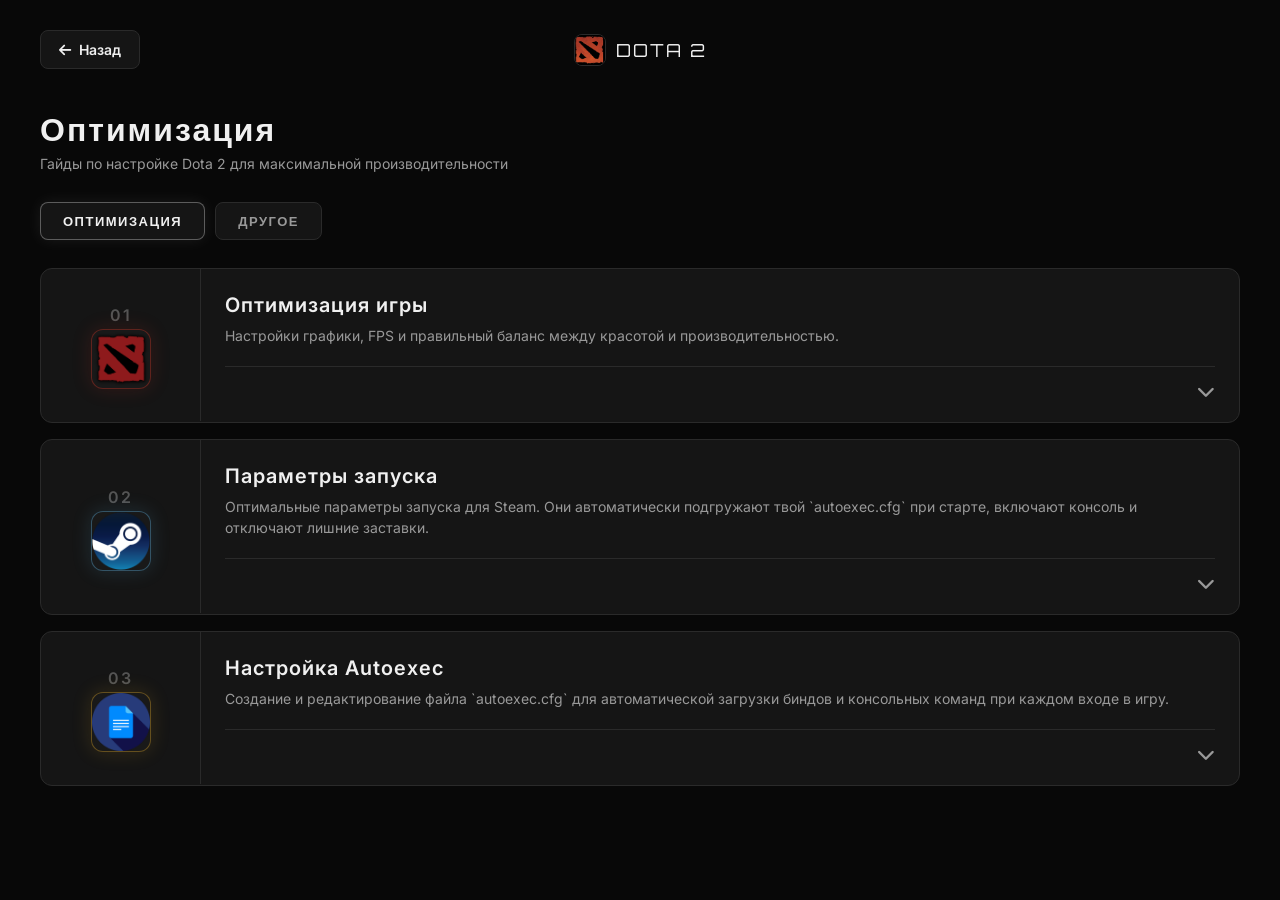
==== commit 0f1f6356: "Update dota.html" ====
--- a/dota.html
+++ b/dota.html
@@ -198,6 +198,27 @@
             line-height: 1.5;
         }
 
+        .tab-switcher {
+            display: flex; gap: 10px; margin-bottom: 28px;
+        }
+        .tab-btn {
+            font-family: var(--font-display);
+            font-size: 13px; font-weight: 700; letter-spacing: 1.5px; text-transform: uppercase;
+            color: var(--text-secondary); background: var(--bg-card);
+            border: 1px solid var(--border-color); border-radius: 8px;
+            padding: 10px 22px; cursor: pointer; transition: all 0.3s ease;
+        }
+        .tab-btn:hover { color: var(--text-primary); border-color: var(--border-hover); }
+        .tab-btn.active {
+            color: var(--text-primary); border-color: rgba(255,255,255,0.3);
+            box-shadow: 0 0 16px rgba(255,255,255,0.08);
+        }
+        .empty-state {
+            padding: 60px 20px; text-align: center;
+            color: var(--text-muted); font-size: 14px;
+            border: 1px dashed var(--border-color); border-radius: 12px;
+        }
+
         .card-footer {
             display: flex;
             justify-content: flex-end;
@@ -332,12 +353,17 @@
 
     <div class="section-hero">
         <div>
-            <h1>Оптимизация</h1>
-            <p>Гайды по настройке Dota 2 для максимальной производительности</p>
+            <h1 id="hero-title">Оптимизация</h1>
+            <p id="hero-subtitle">Гайды по настройке Dota 2 для максимальной производительности</p>
         </div>
     </div>
 
-    <div class="cards-list">
+    <div class="tab-switcher">
+        <button class="tab-btn active" onclick="switchTab('optimization', this)">Оптимизация</button>
+        <button class="tab-btn" onclick="switchTab('other', this)">Другое</button>
+    </div>
+
+    <div class="cards-list tab-panel active" id="panel-optimization">
 
         <!-- ===== 01 GAME: Оптимизация игры ===== -->
         <div class="card" onclick="toggleCard(event, this)">
@@ -446,7 +472,208 @@
 
     </div>
 
+    <div class="cards-list tab-panel" id="panel-other" style="display:none;">
+
+        <!-- ===== 01: Денай правым кликом ===== -->
+        <div class="card" onclick="toggleCard(event, this)">
+            <div class="card-header">
+                <div class="card-number-col">
+                    <div class="card-number-small">01</div>
+                    <div class="card-label-large" style="font-size: 18px;">DENY</div>
+                </div>
+                <div class="card-content-col">
+                    <h3>Денай крипов правым кликом</h3>
+                    <p>Убирает необходимость зажимать force-attack — денай крипа можно сделать обычным правым кликом.</p>
+                    <div class="card-footer">
+                        <i class="fas fa-chevron-down action-icon"></i>
+                    </div>
+                </div>
+            </div>
+            <div class="card-dropdown">
+                <div class="card-dropdown-content">
+                    <p style="margin-bottom: 15px;">Вбей в консоль или добавь в <span class="highlight">autoexec.cfg</span>:</p>
+                    <div class="code-box">
+                        <span>dota_force_right_click_attack 1</span>
+                        <button class="copy-btn" onclick="copyCode(event)">Копировать</button>
+                    </div>
+                </div>
+            </div>
+        </div>
+
+        <!-- ===== 02: Размер рун на мини-карте ===== -->
+        <div class="card" onclick="toggleCard(event, this)">
+            <div class="card-header">
+                <div class="card-number-col">
+                    <div class="card-number-small">02</div>
+                    <div class="card-label-large" style="font-size: 16px;">RUNE</div>
+                </div>
+                <div class="card-content-col">
+                    <h3>Размер рун на мини-карте</h3>
+                    <p>Увеличивает иконки рун на мини-карте — проще заметить их появление боковым зрением, не всматриваясь.</p>
+                    <div class="card-footer">
+                        <i class="fas fa-chevron-down action-icon"></i>
+                    </div>
+                </div>
+            </div>
+            <div class="card-dropdown">
+                <div class="card-dropdown-content">
+                    <p style="margin-bottom: 15px;">Стандартное значение небольшое (в районе 500). Пример увеличенного размера:</p>
+                    <div class="code-box">
+                        <span>dota_minimap_rune_size 750</span>
+                        <button class="copy-btn" onclick="copyCode(event)">Копировать</button>
+                    </div>
+                    <div style="margin-top: 15px; font-size: 13px; color: var(--text-muted);">
+                        Можешь подставить своё число вместо 750 — чем больше, тем крупнее иконки рун.
+                    </div>
+                </div>
+            </div>
+        </div>
+
+        <!-- ===== 03: Мгновенное обновление HP-бара ===== -->
+        <div class="card" onclick="toggleCard(event, this)">
+            <div class="card-header">
+                <div class="card-number-col">
+                    <div class="card-number-small">03</div>
+                    <div class="card-label-large" style="font-size: 16px;">HP BAR</div>
+                </div>
+                <div class="card-content-col">
+                    <h3>Мгновенное обновление HP-бара</h3>
+                    <p>Убирает плавное "доедание" полоски здоровья после урона — бар обновляется сразу, без задержки.</p>
+                    <div class="card-footer">
+                        <i class="fas fa-chevron-down action-icon"></i>
+                    </div>
+                </div>
+            </div>
+            <div class="card-dropdown">
+                <div class="card-dropdown-content">
+                    <p style="margin-bottom: 15px;">Вбей в консоль или добавь в <span class="highlight">autoexec.cfg</span>:</p>
+                    <div class="code-box">
+                        <span>dota_health_hurt_decay_time_max 0</span>
+                        <button class="copy-btn" onclick="copyCode(event)">Копировать</button>
+                    </div>
+                </div>
+            </div>
+        </div>
+
+        <!-- ===== 04: Цвета союзников и врагов (с превью) ===== -->
+        <div class="card" onclick="toggleCard(event, this)">
+            <div class="card-header">
+                <div class="card-number-col">
+                    <div class="card-number-small">04</div>
+                    <div class="card-label-large" style="font-size: 16px;">COLOR</div>
+                </div>
+                <div class="card-content-col">
+                    <h3>Цвета союзников и врагов</h3>
+                    <p>Свой RGB-цвет для команд — юниты, статы и хп-бары перекрашиваются под выбранный цвет.</p>
+                    <div class="card-footer">
+                        <i class="fas fa-chevron-down action-icon"></i>
+                    </div>
+                </div>
+            </div>
+            <div class="card-dropdown">
+                <div class="card-dropdown-content" onclick="event.stopPropagation()">
+                    <p style="margin-bottom: 15px;">Подвигай ползунки — квадраты покажут итоговый цвет, а команды ниже подстроятся сами:</p>
+
+                    <div style="display: flex; gap: 20px; flex-wrap: wrap; margin-bottom: 20px;">
+                        <div style="flex: 1; min-width: 220px;">
+                            <div style="display:flex; align-items:center; gap:10px; margin-bottom:10px;">
+                                <div id="swatch-friendly" style="width:44px; height:44px; border-radius:8px; border:1px solid var(--border-color); background: rgb(0,255,0);"></div>
+                                <b>Союзники</b>
+                            </div>
+                            <label style="font-size:12px; color: var(--text-muted);">R <input type="range" min="0" max="255" value="0" id="fr" oninput="updateColorPreview()" style="width:100%;"></label>
+                            <label style="font-size:12px; color: var(--text-muted);">G <input type="range" min="0" max="255" value="255" id="fg" oninput="updateColorPreview()" style="width:100%;"></label>
+                            <label style="font-size:12px; color: var(--text-muted);">B <input type="range" min="0" max="255" value="0" id="fb" oninput="updateColorPreview()" style="width:100%;"></label>
+                        </div>
+                        <div style="flex: 1; min-width: 220px;">
+                            <div style="display:flex; align-items:center; gap:10px; margin-bottom:10px;">
+                                <div id="swatch-enemy" style="width:44px; height:44px; border-radius:8px; border:1px solid var(--border-color); background: rgb(255,0,0);"></div>
+                                <b>Враги</b>
+                            </div>
+                            <label style="font-size:12px; color: var(--text-muted);">R <input type="range" min="0" max="255" value="255" id="er" oninput="updateColorPreview()" style="width:100%;"></label>
+                            <label style="font-size:12px; color: var(--text-muted);">G <input type="range" min="0" max="255" value="0" id="eg" oninput="updateColorPreview()" style="width:100%;"></label>
+                            <label style="font-size:12px; color: var(--text-muted);">B <input type="range" min="0" max="255" value="0" id="eb" oninput="updateColorPreview()" style="width:100%;"></label>
+                        </div>
+                    </div>
+
+                    <div class="code-box" style="flex-direction: column; align-items: stretch; gap: 8px;">
+                        <span id="color-commands" style="white-space: pre-line; text-align: left;">dota_friendly_color_r 0
+dota_friendly_color_g 255
+dota_friendly_color_b 0
+dota_enemy_color_r 255
+dota_enemy_color_g 0
+dota_enemy_color_b 0</span>
+                        <button class="copy-btn" onclick="copyCode(event)" style="align-self: flex-end;">Копировать</button>
+                    </div>
+                    <div style="margin-top: 10px; font-size: 13px; color: var(--text-muted);">
+                        Цвет применится только если стоит <span class="highlight">dota_unit_use_player_color 0</span> (цвет по команде, а не по игроку).
+                    </div>
+                    <div style="margin-top: 10px; font-size: 13px; color: var(--text-muted);">
+                        Если отдельные команды (<span class="highlight">_r</span>/<span class="highlight">_g</span>/<span class="highlight">_b</span>) не сработали — пиши цвет одной строкой: <span class="highlight">dota_friendly_color x x x</span> и <span class="highlight">dota_enemy_color x x x</span>, где вместо каждого <span class="highlight">x</span> — своё число от 0 до 255.
+                    </div>
+                </div>
+            </div>
+        </div>
+
+        <!-- ===== 05: Размер крипов на мини-карте ===== -->
+        <div class="card" onclick="toggleCard(event, this)">
+            <div class="card-header">
+                <div class="card-number-col">
+                    <div class="card-number-small">05</div>
+                    <div class="card-label-large" style="font-size: 16px;">CREEP</div>
+                </div>
+                <div class="card-content-col">
+                    <h3>Размер крипов на мини-карте</h3>
+                    <p>Увеличивает иконки крипов на мини-карте — проще отследить крипволны и понять где сейчас идёт линия.</p>
+                    <div class="card-footer">
+                        <i class="fas fa-chevron-down action-icon"></i>
+                    </div>
+                </div>
+            </div>
+            <div class="card-dropdown">
+                <div class="card-dropdown-content">
+                    <p style="margin-bottom: 15px;">
+                        Важно: команда называется не "creep_size", а <span class="highlight">creep_scale</span> — это множитель размера, а не пиксели. По умолчанию — <span class="highlight">1</span>.
+                    </p>
+                    <div class="code-box">
+                        <span>dota_minimap_creep_scale 1.3</span>
+                        <button class="copy-btn" onclick="copyCode(event)">Копировать</button>
+                    </div>
+                    <div style="margin-top: 15px; font-size: 13px; color: var(--text-muted);">
+                        1.3 — крипы на 30% крупнее обычного. Можешь подставить своё значение, например 1.5 или 2.
+                    </div>
+                </div>
+            </div>
+        </div>
+
+    </div>
+
     <script>
+        function switchTab(tab, btn) {
+            document.querySelectorAll('.tab-btn').forEach(b => b.classList.remove('active'));
+            btn.classList.add('active');
+            document.getElementById('panel-optimization').style.display = tab === 'optimization' ? '' : 'none';
+            document.getElementById('panel-other').style.display = tab === 'other' ? '' : 'none';
+            document.getElementById('hero-title').innerText = tab === 'optimization' ? 'Оптимизация' : 'Другое';
+            document.getElementById('hero-subtitle').innerText = tab === 'optimization'
+                ? 'Гайды по настройке Dota 2 для максимальной производительности'
+                : 'Фишки и трюки, которые не влезли в оптимизацию';
+        }
+
+        function updateColorPreview() {
+            const fr = document.getElementById('fr').value;
+            const fg = document.getElementById('fg').value;
+            const fb = document.getElementById('fb').value;
+            const er = document.getElementById('er').value;
+            const eg = document.getElementById('eg').value;
+            const eb = document.getElementById('eb').value;
+
+            document.getElementById('swatch-friendly').style.background = `rgb(${fr},${fg},${fb})`;
+            document.getElementById('swatch-enemy').style.background = `rgb(${er},${eg},${eb})`;
+
+            document.getElementById('color-commands').innerText =
+                `dota_friendly_color_r ${fr}\ndota_friendly_color_g ${fg}\ndota_friendly_color_b ${fb}\ndota_enemy_color_r ${er}\ndota_enemy_color_g ${eg}\ndota_enemy_color_b ${eb}`;
+        }
+
         function toggleCard(event, element) {
             if (event.target.closest('.card-dropdown') || event.target.classList.contains('copy-btn')) {
                 return;
